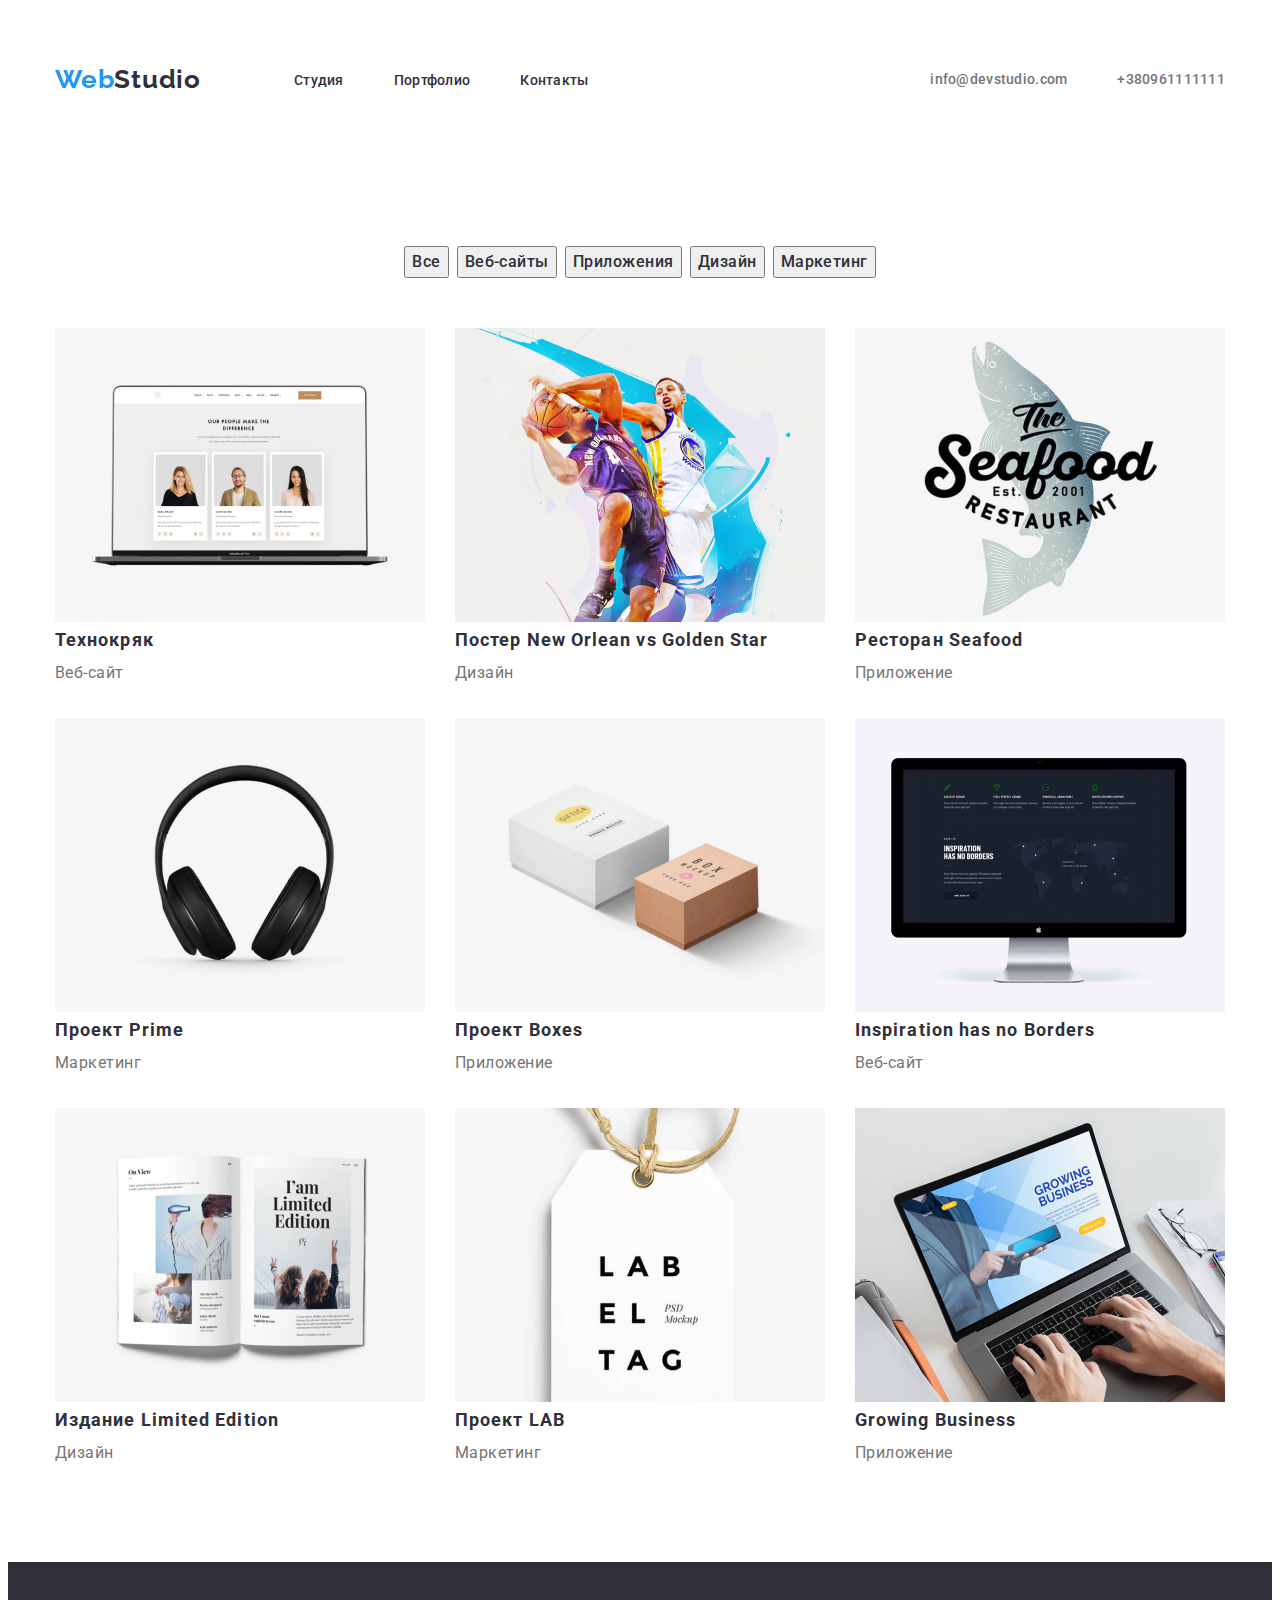
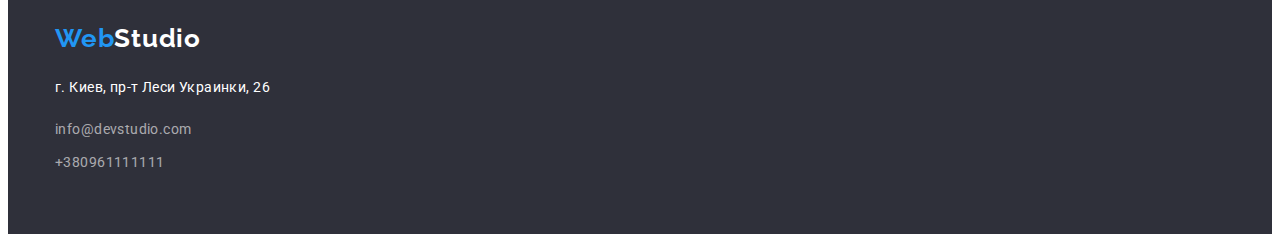
==== portfolio.html @ 0eb983e5 "Загружает ДЗ 3" ====
<!DOCTYPE html>
<html lang="ru">

<head>
    <meta charset="UTF-8">
    <meta http-equiv="X-UA-Compatible" content="IE=edge">
    <meta name="viewport" content="width=device-width, initial-scale=1.0">
    <link rel="preconnect" href="https://fonts.googleapis.com">
    <link rel="preconnect" href="https://fonts.gstatic.com" crossorigin>
    <link
        href="https://fonts.googleapis.com/css2?family=Raleway:wght@700&family=Roboto:wght@400;500;700;900&display=swap"
        rel="stylesheet">

    <title>Homework2</title>
    <link rel="stylesheet" href="https://cdnjs.cloudflare.com/ajax/libs/modern-normalize/1.1.0/modern-normalize.min.css"
        integrity="sha512-wpPYUAdjBVSE4KJnH1VR1HeZfpl1ub8YT/NKx4PuQ5NmX2tKuGu6U/JRp5y+Y8XG2tV+wKQpNHVUX03MfMFn9Q=="
        crossorigin="anonymous" referrerpolicy="no-referrer" />
    <link rel="stylesheet" href="./css/styles.css">
</head>

<body>

    <!--header-->
    <header class="header">
        <div class="container">
        <nav class="header-nav">
            <a href="" class="header-logo link">Web<span class="header-logoo">Studio</span></a>
            <ul class="header-list">
                <li><a href="index.html" class="header-link link">Студия</a></li>
                <li><a href="" class="header-link link">Портфолио</a></li>
                <li><a href="" class="header-link link">Контакты</a></li>
            </ul>
        </nav>
            <ul class="header-contacts">
                <li class="header-contacts-item">
                    <a href="mailto:info@devstudio.com" class="header-mail link">info@devstudio.com</a>
                </li>
                <li class="header-contacts-item">
                    <a href="tel:+380961111111" class="header-phone link">+380961111111</a>
                </li>
            
        </div>
    </header>

    <!--main 1-->
    <main>
        <section class="portfolio">
            <div class="container">
            <ul class="filter">
                <li class="filter-item">
                    <button type="button" class="pre-main-button">Все</button>
                </li>
                <li class="filter-item">
                    <button type="button" class="pre-main-button">Веб-сайты</button>
                </li>
                <li class="filter-item">
                    <button type="button" class="pre-main-button">Приложения</button>
                </li>
                <li class="filter-item">
                    <button type="button" class="pre-main-button">Дизайн</button>
                </li>
                <li class="filter-item">
                    <button type="button" class="pre-main-button">Маркетинг</button>
                </li>
            </ul>
            <ul  class="gallery">
                <li class="gallery-item">
                    <img src="img/3.1.png" width="370" alt="Фото на компьютере" />
                    <h3 class="work">Технокряк</h3>
                    <p class="work-name">Веб-сайт</p>
                </li>
                <li class="gallery-item">
                    <img src="img/3.2.png" width="370" alt="Баскетбольный матч" />
                    <h3 class="work">Постер New Orlean vs Golden Star</h3>
                    <p class="work-name">Дизайн</p>
                </li>
                <li class="gallery-item">
                    <img src="img/3.3.png" width="370" alt="Логотип ресторана" />
                    <h3 class="work">Ресторан Seafood</h3>
                    <p class="work-name">Приложение</p>
                </li>
                <li class="gallery-item">
                    <img src="img/3.4.png" width="370" alt="Наушники" />
                    <h3 class="work">Проект Prime</h3>
                    <p class="work-name">Маркетинг</p>
                </li>
                <li class="gallery-item">
                    <img src="img/3.5.png" width="370" alt="Упаковочные боксы" />
                    <h3 class="work">Проект Boxes</h3>
                    <p class="work-name">Приложение</p>
                </li>
                <li class="gallery-item">
                    <img src="img/3.6.png" width="370" alt="Монитор" />
                    <h3 class="work">Inspiration has no Borders</h3>
                    <p class="work-name">Веб-сайт</p>
                </li>
                <li class="gallery-item">
                    <img src="img/3.7.png" width="370" alt="Книга" />
                    <h3 class="work">Издание Limited Edition</h3>
                    <p class="work-name">Дизайн</p>
                </li>
                <li class="gallery-item">
                    <img src="img/3.8.png" width="370" alt="Подвеска" />
                    <h3 class="work">Проект LAB</h3>
                    <p class="work-name">Маркетинг</p>
                </li>
                <li class="gallery-item">
                    <img src="img/3.9.png" width="370" alt="Работа за компьютером" />
                    <h3 class="work">Growing Business</h3>
                    <p class="work-name">Приложение</p>
                </li>
            </ul>
            </div>
        </section>

        <!--footer-->
    <footer class="footer">
        <div class="container">
            <a href="" class="footer-logo link">Web<span class="footer-logoo">Studio</span> </a>
            <address class="adress">г. Киев, пр-т Леси Украинки, 26</address>
            <ul class="footer-contacts">
                <li class="footer-contacts-item">
                    <a href="mailto:info@devstudio.com" class="footer-mail link">info@devstudio.com</a>
                </li>
                <li class="footer-contacts-item">
                    <a href="tel:+380961111111" class="footer-phone link">+380961111111</a>
                </li>
            </ul>
        </div>
    </footer>
</body>

</html>
---- css/styles.css ----
:root {
    --main-color: #FFFFFF;
    --pre-main-color: #2F303A;
    --hover-color: #2196F3;
    --text-color: #757575;
}

p,
h1,
h2,
h3,
h4,
h5,
h6 {
    margin: 0;
}

ul {
    margin: 0;
    padding-left: 0;
}

img {
    display: block;
}

li {
    list-style-type: none;
}

body {
    font-family: 'Roboto';
}

button {
    margin: 0 auto;
    display: block;
}

* {
    box-sizing: border-box;
}

.container {
    width: 1200px;
    padding-left: 15px;
    padding-right: 15px;
    margin: 0 auto;
}

.header .container {
    display: flex;
    align-items: center;
}

.header-nav {
    display: flex;
    align-items: center;
}

.header-logo,
.footer-logo,
.header-logoo,
.footer-logoo {
    font-family: 'Raleway';
    font-weight: 700;
    font-size: 26px;
    line-height: 1.29;
    letter-spacing: 0.03em;
    color: var(--hover-color);
}

.header-logoo {
    color: var(--pre-main-color);
    margin-right: 93px;
}

.header .logo {
    display: block;
    padding: 24px 0 25px 0;
    margin-right: 93px;
}

.link {
    text-decoration: none;
}

.header-link {
    font-weight: 500;
    font-size: 14px;
    line-height: 1.14;
    letter-spacing: 0.02em;
    color: var(--pre-main-color)
}

.header-link:hover,
.header-link:focus,
.header-mail:hover,
.header-mail:focus,
.header-phone:hover,
.header-phone:focus,
.footer-mail:hover,
.footer-mail:focus,
.footer-phone:hover,
.footer-phone:focus {
    color: var(--hover-color);
}

.header-list {
    display: flex;
}

.header-link:not(last-child) {
    margin-right: 50px;
}

.header-contacts {
    display: flex;
    padding: 32px 0;
    margin-left: auto;
}

.header-mail {
    display: block;
    font-weight: 500;
    font-size: 14px;
    line-height: 1.14;
    letter-spacing: 0.02em;
    color: var(--text-color);
    padding: 32px 0;
    margin-right: 50px;
}

.header-phone {
     display: block;
     font-weight: 500;
     font-size: 14px;
     line-height: 1.14;
     letter-spacing: 0.02em;
     color: var(--text-color);
     padding: 32px 0;
 }



 .section-one {
     background: var(--pre-main-color);
     padding-top: 200px;
     padding-bottom: 200px;
 }

.main-name {
    width: 670px;
    font-weight: 900;
    font-size: 44px;
    line-height: 1.36;
    text-align: center;
    letter-spacing: 0.06em;
    text-transform: uppercase;
    color: var(--main-color);
    margin: 0 auto 30px auto;
    text-align: center;
    margin-bottom: 30px;
}

.main-button {
    font-family: inherit;
    font-weight: 700;
    font-size: 16px;
    line-height: 30px;
    display: flex;
    align-items: center;
    text-align: center;
    letter-spacing: 0.06em;
    color: var(--pre-main-color);
}

.main-button:hover,
.main-button:focus {
    color: var(--main-color);
}



.section-two {
    padding-top: 94px;
    padding-bottom: 94px;
}

.description {
    display: flex;
    justify-content: space-between
}



.title {
    font-weight: 700;
    font-size: 14px;
    line-height: 1.14;
    letter-spacing: 0.03em;
    text-transform: uppercase;
    color: var(--pre-main-color);
    margin-bottom: 10px;
}

.title-text {
    font-weight: 400;
    font-size: 14px;
    line-height: 1.71;
    letter-spacing: 0.03em;
    color: var(--text-color);
    max-width: 260px;
}



.section-three {
    padding-bottom: 94px;
}

.pre-main-title {
    font-weight: 700;
    font-size: 36px;
    line-height: 1.17;
    text-align: center;
    letter-spacing: 0.03em;
    color: var(--pre-main-color);
    margin-bottom: 50px;
}

.work-photo {
    display: flex;
}

.about-work+.about-work {
    margin-left: 30px;
}



.section-four {
    padding-bottom: 94px;
    background: #F5F4FA;
}

.workers {
    display: flex;
    margin-left: -30px;
}

.about-workers {
    flex-basis: calc(100% - 90px) / 3;
    margin-left: 30px;
}

.names {
    font-weight: 500;
    font-size: 16px;
    line-height: 1.19;
    text-align: center;
    letter-spacing: 0.03em;
    color: var(--pre-main-color);
    padding-top: 30px;
}

.names-text {
    font-weight: 400;
    font-size: 16px;
    line-height: 1.19;
    text-align: center;
    letter-spacing: 0.03em;
    color: var(--text-color);
    padding-top: 10px;
}



.footer {
    background: var(--pre-main-color);
    padding-top: 60px;
    padding-bottom: 60px;
}

.footer-logo {
    padding-top: 60px;
    padding-bottom: 161px;
}

.footer-logoo {
    padding-top: 60px;
    padding-bottom: 161px;
    color: var(--main-color);
}

.adress {
    font-weight: 400;
    font-size: 14px;
    line-height: 1.71;
    letter-spacing: 0.03em;
    font-style: normal;
    color: var(--main-color);
    margin-bottom: 9px;
    margin-top: 20px;
}

.footer-contacts {
    display: flex;
    flex-direction: column;
    margin-left: auto;
    
}

.footer-contacts-item {
    margin-top: 9px;
}

.footer-mail {
    font-weight: 400;
    font-size: 14px;
    line-height: 1.71;
    letter-spacing: 0.03em;
    color: rgba(255, 255, 255, 0.6);
    
}

.footer-phone {
    font-weight: 400;
    font-size: 14px;
    line-height: 1.71;
    letter-spacing: 0.03em;
    color: rgba(255, 255, 255, 0.6);
}



.portfolio {
    padding-top: 94px;
    padding-bottom: 94px;
}

.filter {
    display: flex;
    justify-content: center;
}

.filter-item:not(:last-child) {
    margin-right: 8px;
}

.pre-main-button {
    font-family: inherit;
    font-weight: 500;
    font-size: 16px;
    line-height: 1.62;
    text-align: center;
    letter-spacing: 0.03em;
    color: var(--pre-main-color);
    margin-bottom: 50px;
}

.pre-main-button:hover,
.pre-main-button:focus {
    color: var(--main-color);
}

.gallery {
    display: flex;
    flex-wrap: wrap;
    margin: -15px;
}

.gallery-item {
    flex-basis: calc(100% / 3 - 30px);
    margin: 15px;
}

.work {
    font-weight: 700;
    font-size: 18px;
    line-height: 2;
    letter-spacing: 0.06em;
    color: var(--pre-main-color);
}

.work-name {
    font-weight: 400;
    font-size: 16px;
    line-height: 1.88;
    letter-spacing: 0.03em;
    color: var(--text-color);
}
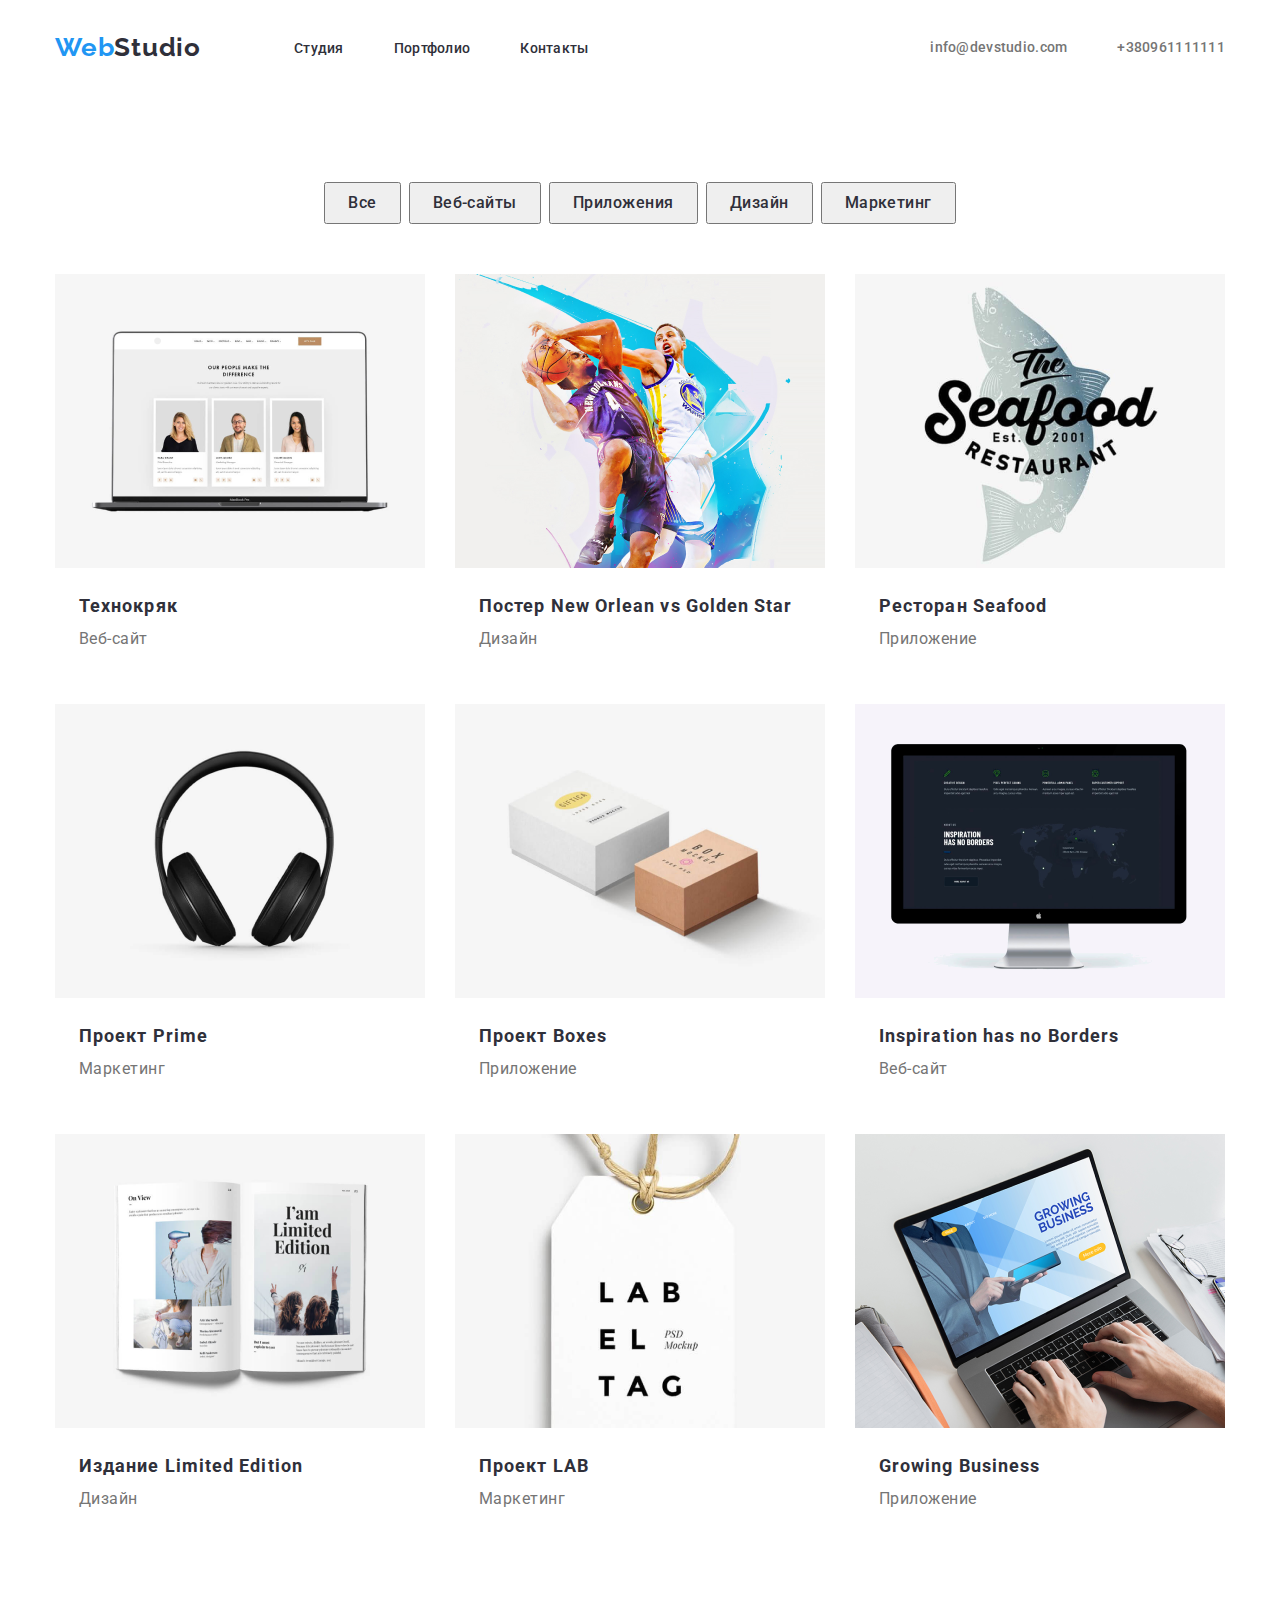
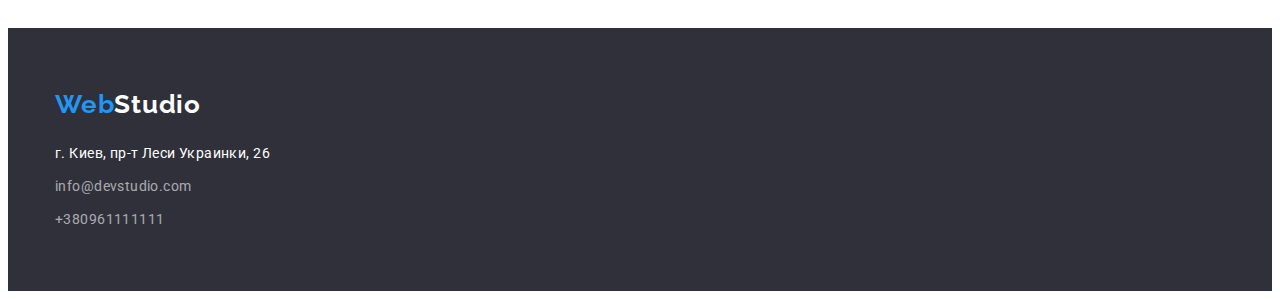
==== commit 3ca0face: "Загружает дз 3 после проверки ментора" ====
--- a/portfolio.html
+++ b/portfolio.html
@@ -26,9 +26,9 @@
         <nav class="header-nav">
             <a href="" class="header-logo link">Web<span class="header-logoo">Studio</span></a>
             <ul class="header-list">
-                <li><a href="index.html" class="header-link link">Студия</a></li>
-                <li><a href="" class="header-link link">Портфолио</a></li>
-                <li><a href="" class="header-link link">Контакты</a></li>
+                <li class="header-link-li"><a href="index.html" class="header-link link">Студия</a></li>
+                <li class="header-link-li"><a href="" class="header-link link">Портфолио</a></li>
+                <li class="header-link-li"><a href="" class="header-link link">Контакты</a></li>
             </ul>
         </nav>
             <ul class="header-contacts">
@@ -66,48 +66,65 @@
             <ul  class="gallery">
                 <li class="gallery-item">
                     <img src="img/3.1.png" width="370" alt="Фото на компьютере" />
-                    <h3 class="work">Технокряк</h3>
-                    <p class="work-name">Веб-сайт</p>
+                    <div class="work-div">
+                        <h3 class="work">Технокряк</h3>
+                        <p class="work-name">Веб-сайт</p>
+                    </div>
                 </li>
                 <li class="gallery-item">
                     <img src="img/3.2.png" width="370" alt="Баскетбольный матч" />
-                    <h3 class="work">Постер New Orlean vs Golden Star</h3>
-                    <p class="work-name">Дизайн</p>
+                   <div class="work-div"> 
+                       <h3 class="work">Постер New Orlean vs Golden Star</h3>
+                       <p class="work-name">Дизайн</p>
                 </li>
                 <li class="gallery-item">
                     <img src="img/3.3.png" width="370" alt="Логотип ресторана" />
-                    <h3 class="work">Ресторан Seafood</h3>
-                    <p class="work-name">Приложение</p>
+                    <div class="work-div">
+                        <h3 class="work">Ресторан Seafood</h3>
+                        <p class="work-name">Приложение</p>
+                    </div>
                 </li>
                 <li class="gallery-item">
                     <img src="img/3.4.png" width="370" alt="Наушники" />
-                    <h3 class="work">Проект Prime</h3>
-                    <p class="work-name">Маркетинг</p>
+                    <div class="work-div">
+                        <h3 class="work">Проект Prime</h3>
+                        <p class="work-name">Маркетинг</p>
+                    </div>
                 </li>
                 <li class="gallery-item">
                     <img src="img/3.5.png" width="370" alt="Упаковочные боксы" />
-                    <h3 class="work">Проект Boxes</h3>
-                    <p class="work-name">Приложение</p>
+                    <div class="work-div">
+                        <h3 class="work">Проект Boxes</h3>
+                        <p class="work-name">Приложение</p>
+                    </div>
                 </li>
                 <li class="gallery-item">
                     <img src="img/3.6.png" width="370" alt="Монитор" />
-                    <h3 class="work">Inspiration has no Borders</h3>
-                    <p class="work-name">Веб-сайт</p>
+                    <div class="work-div">
+                        <h3 class="work">Inspiration has no Borders</h3>
+                        <p class="work-name">Веб-сайт</p>
+                    </div>
                 </li>
                 <li class="gallery-item">
                     <img src="img/3.7.png" width="370" alt="Книга" />
-                    <h3 class="work">Издание Limited Edition</h3>
-                    <p class="work-name">Дизайн</p>
+                    <div class="work-div">
+                        <h3 class="work">Издание Limited Edition</h3>
+                        <p class="work-name">Дизайн</p>
+                    </div>
                 </li>
                 <li class="gallery-item">
                     <img src="img/3.8.png" width="370" alt="Подвеска" />
-                    <h3 class="work">Проект LAB</h3>
-                    <p class="work-name">Маркетинг</p>
+                    <div class="work-div">
+                        <h3 class="work">Проект LAB</h3>
+                        <p class="work-name">Маркетинг</p>
+                    </div>
                 </li>
                 <li class="gallery-item">
                     <img src="img/3.9.png" width="370" alt="Работа за компьютером" />
-                    <h3 class="work">Growing Business</h3>
-                    <p class="work-name">Приложение</p>
+                    <div class="work-div">
+                        <h3 class="work">Growing Business</h3>
+                        <p class="work-name">Приложение</p>
+                    </div>
                 </li>
             </ul>
             </div>
--- a/css/styles.css
+++ b/css/styles.css
@@ -110,13 +110,12 @@
     display: flex;
 }
 
-.header-link:not(last-child) {
+.header-link-li:not(last-child) {
     margin-right: 50px;
 }
 
 .header-contacts {
     display: flex;
-    padding: 32px 0;
     margin-left: auto;
 }
 
@@ -173,6 +172,11 @@
     text-align: center;
     letter-spacing: 0.06em;
     color: var(--pre-main-color);
+    padding-top: 10px;
+    padding-bottom: 10px;
+    padding-left: 32px;
+    padding-right: 32px;
+    
 }
 
 .main-button:hover,
@@ -226,6 +230,7 @@
     text-align: center;
     letter-spacing: 0.03em;
     color: var(--pre-main-color);
+    padding-top: 94px;
     margin-bottom: 50px;
 }
 
@@ -252,6 +257,11 @@
 .about-workers {
     flex-basis: calc(100% - 90px) / 3;
     margin-left: 30px;
+}
+
+.about-workers-div {
+    padding-top: 30px;
+    padding-bottom: 30px;
 }
 
 .names {
@@ -300,7 +310,6 @@
     letter-spacing: 0.03em;
     font-style: normal;
     color: var(--main-color);
-    margin-bottom: 9px;
     margin-top: 20px;
 }
 
@@ -330,6 +339,8 @@
     line-height: 1.71;
     letter-spacing: 0.03em;
     color: rgba(255, 255, 255, 0.6);
+    margin-top: 9px;
+    margin-bottom: 60px;
 }
 
 
@@ -342,6 +353,7 @@
 .filter {
     display: flex;
     justify-content: center;
+    margin-bottom: 50px;
 }
 
 .filter-item:not(:last-child) {
@@ -356,7 +368,10 @@
     text-align: center;
     letter-spacing: 0.03em;
     color: var(--pre-main-color);
-    margin-bottom: 50px;
+    padding-top: 6px;
+    padding-bottom: 6px;
+    padding-left: 22px;
+    padding-right: 22px;
 }
 
 .pre-main-button:hover,
@@ -373,6 +388,13 @@
 .gallery-item {
     flex-basis: calc(100% / 3 - 30px);
     margin: 15px;
+}
+
+.work-div {
+padding-top: 20px;
+padding-bottom: 20px;
+padding-left: 24px;
+padding-right: 24px;
 }
 
 .work {
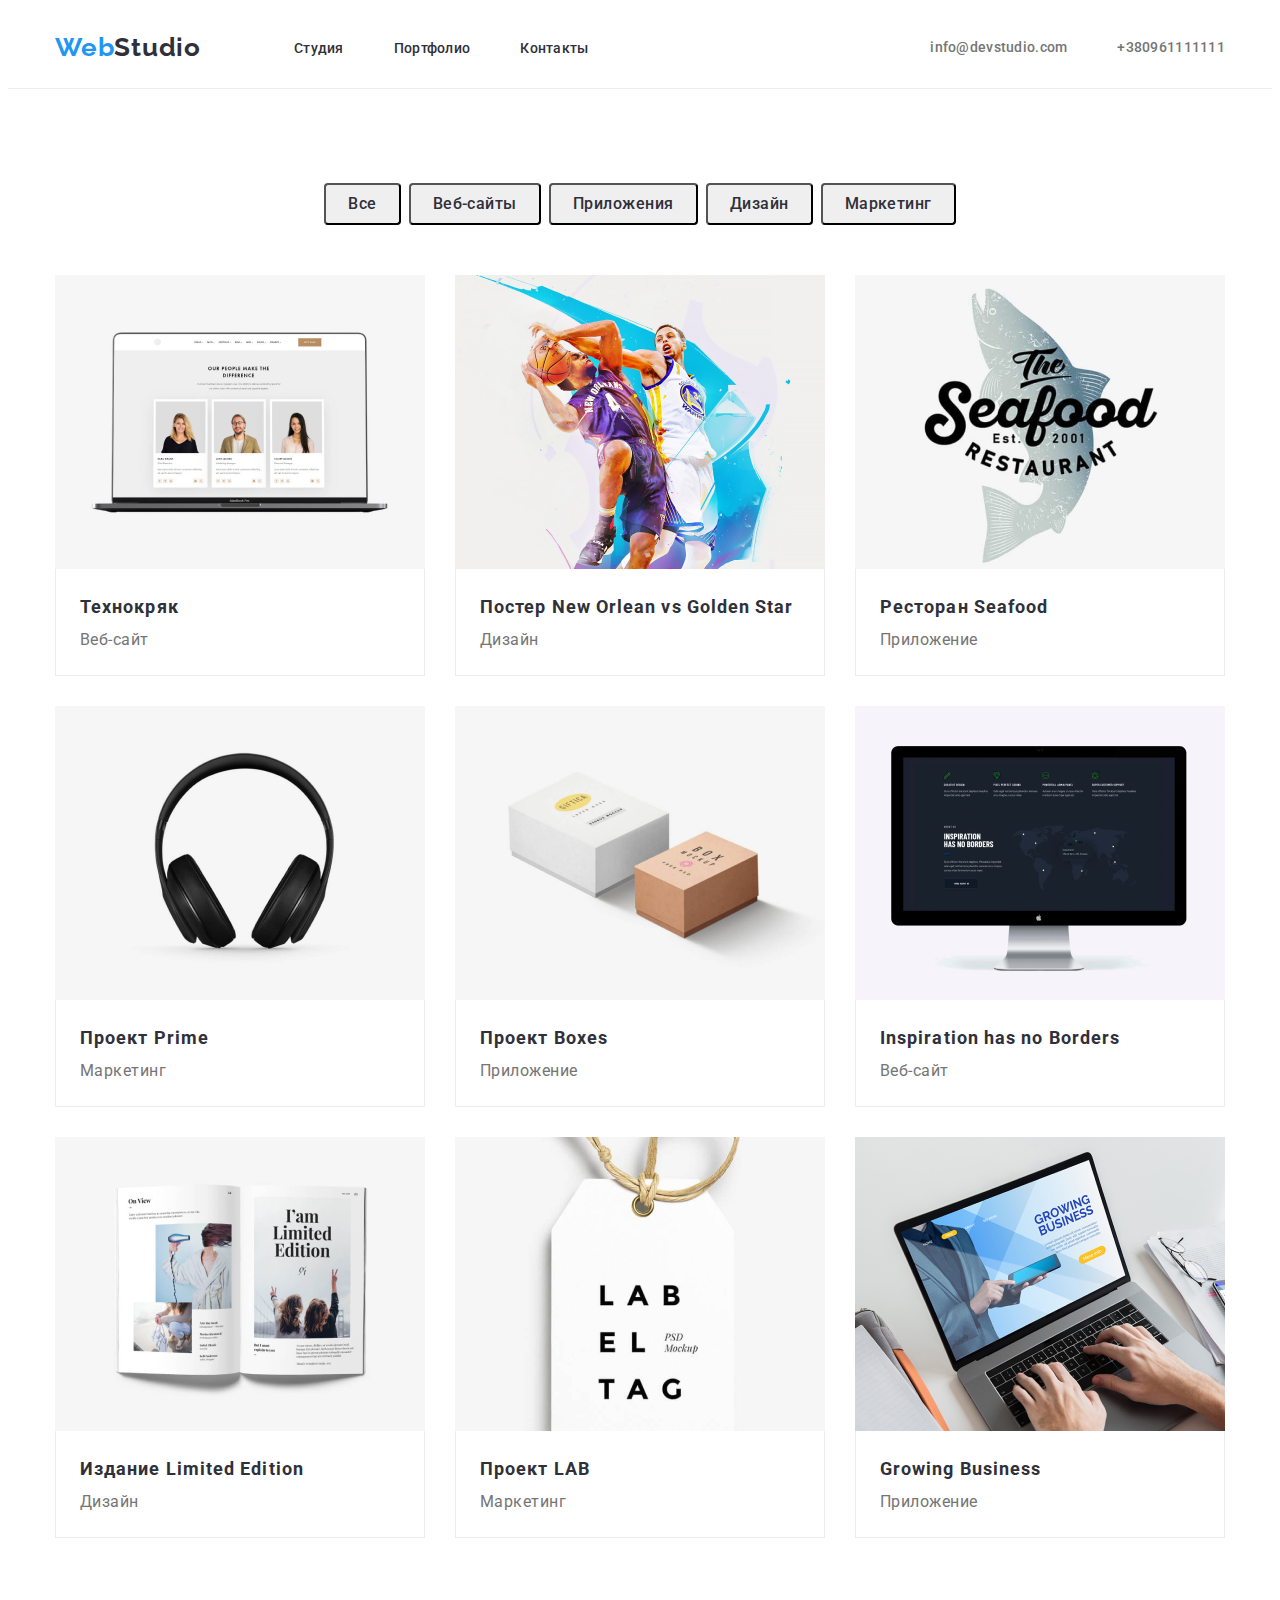
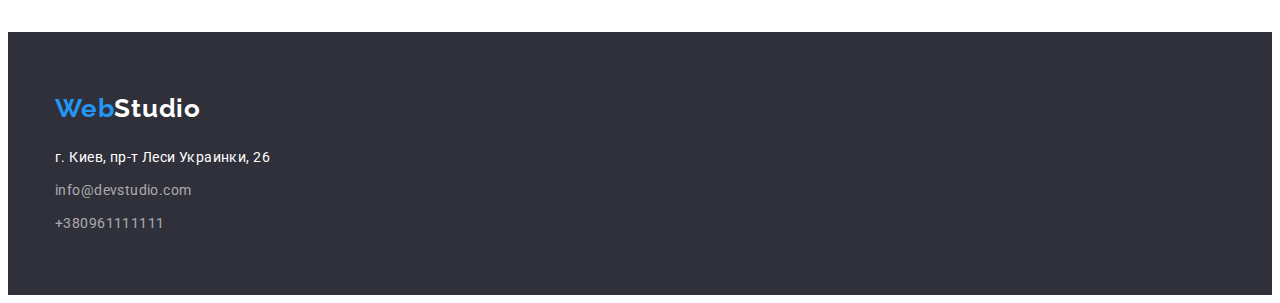
==== commit b9d8d37d: "Загружает ДЗ 3 финал версию" ====
--- a/portfolio.html
+++ b/portfolio.html
@@ -21,7 +21,7 @@
 <body>
 
     <!--header-->
-    <header class="header">
+    <header class="header-two">
         <div class="container">
         <nav class="header-nav">
             <a href="" class="header-logo link">Web<span class="header-logoo">Studio</span></a>
--- a/css/styles.css
+++ b/css/styles.css
@@ -142,6 +142,7 @@
 
 
 
+
  .section-one {
      background: var(--pre-main-color);
      padding-top: 200px;
@@ -166,12 +167,13 @@
     font-family: inherit;
     font-weight: 700;
     font-size: 16px;
-    line-height: 30px;
+    line-height: 1.88;
     display: flex;
     align-items: center;
     text-align: center;
     letter-spacing: 0.06em;
-    color: var(--pre-main-color);
+    border-radius: 4px;
+    color: var(--main-color);
     padding-top: 10px;
     padding-bottom: 10px;
     padding-left: 32px;
@@ -186,6 +188,7 @@
 
 
 
+
 .section-two {
     padding-top: 94px;
     padding-bottom: 94px;
@@ -196,8 +199,6 @@
     justify-content: space-between
 }
 
-
-
 .title {
     font-weight: 700;
     font-size: 14px;
@@ -219,6 +220,7 @@
 
 
 
+
 .section-three {
     padding-bottom: 94px;
 }
@@ -230,7 +232,6 @@
     text-align: center;
     letter-spacing: 0.03em;
     color: var(--pre-main-color);
-    padding-top: 94px;
     margin-bottom: 50px;
 }
 
@@ -249,6 +250,17 @@
     background: #F5F4FA;
 }
 
+.team {
+    font-weight: 700;
+    font-size: 36px;
+    line-height: 1.17;
+    text-align: center;
+    letter-spacing: 0.03em;
+    color: var(--pre-main-color);
+    padding-top: 94px;
+    margin-bottom: 50px;
+}
+
 .workers {
     display: flex;
     margin-left: -30px;
@@ -257,6 +269,9 @@
 .about-workers {
     flex-basis: calc(100% - 90px) / 3;
     margin-left: 30px;
+    background-color: #FFFFFF;
+    box-shadow: 0px 1px 3px rgba(0, 0, 0, 0.12), 0px 1px 1px rgba(0, 0, 0, 0.14), 0px 2px 1px rgba(0, 0, 0, 0.16);
+    border-radius: 0px 0px 4px 4px;
 }
 
 .about-workers-div {
@@ -286,6 +301,7 @@
 
 
 
+
 .footer {
     background: var(--pre-main-color);
     padding-top: 60px;
@@ -343,7 +359,15 @@
     margin-bottom: 60px;
 }
 
-
+.header-two {
+    border-bottom: 1px solid #ECECEC;   
+}
+
+.header-two .container {
+    display: flex;
+    align-items: center;
+    
+}
 
 .portfolio {
     padding-top: 94px;
@@ -367,6 +391,7 @@
     line-height: 1.62;
     text-align: center;
     letter-spacing: 0.03em;
+    border-radius: 4px;
     color: var(--pre-main-color);
     padding-top: 6px;
     padding-bottom: 6px;
@@ -395,6 +420,9 @@
 padding-bottom: 20px;
 padding-left: 24px;
 padding-right: 24px;
+border-bottom: 1px solid #ECECEC;
+border-left: 1px solid #ECECEC;
+border-right: 1px solid #ECECEC;
 }
 
 .work {
